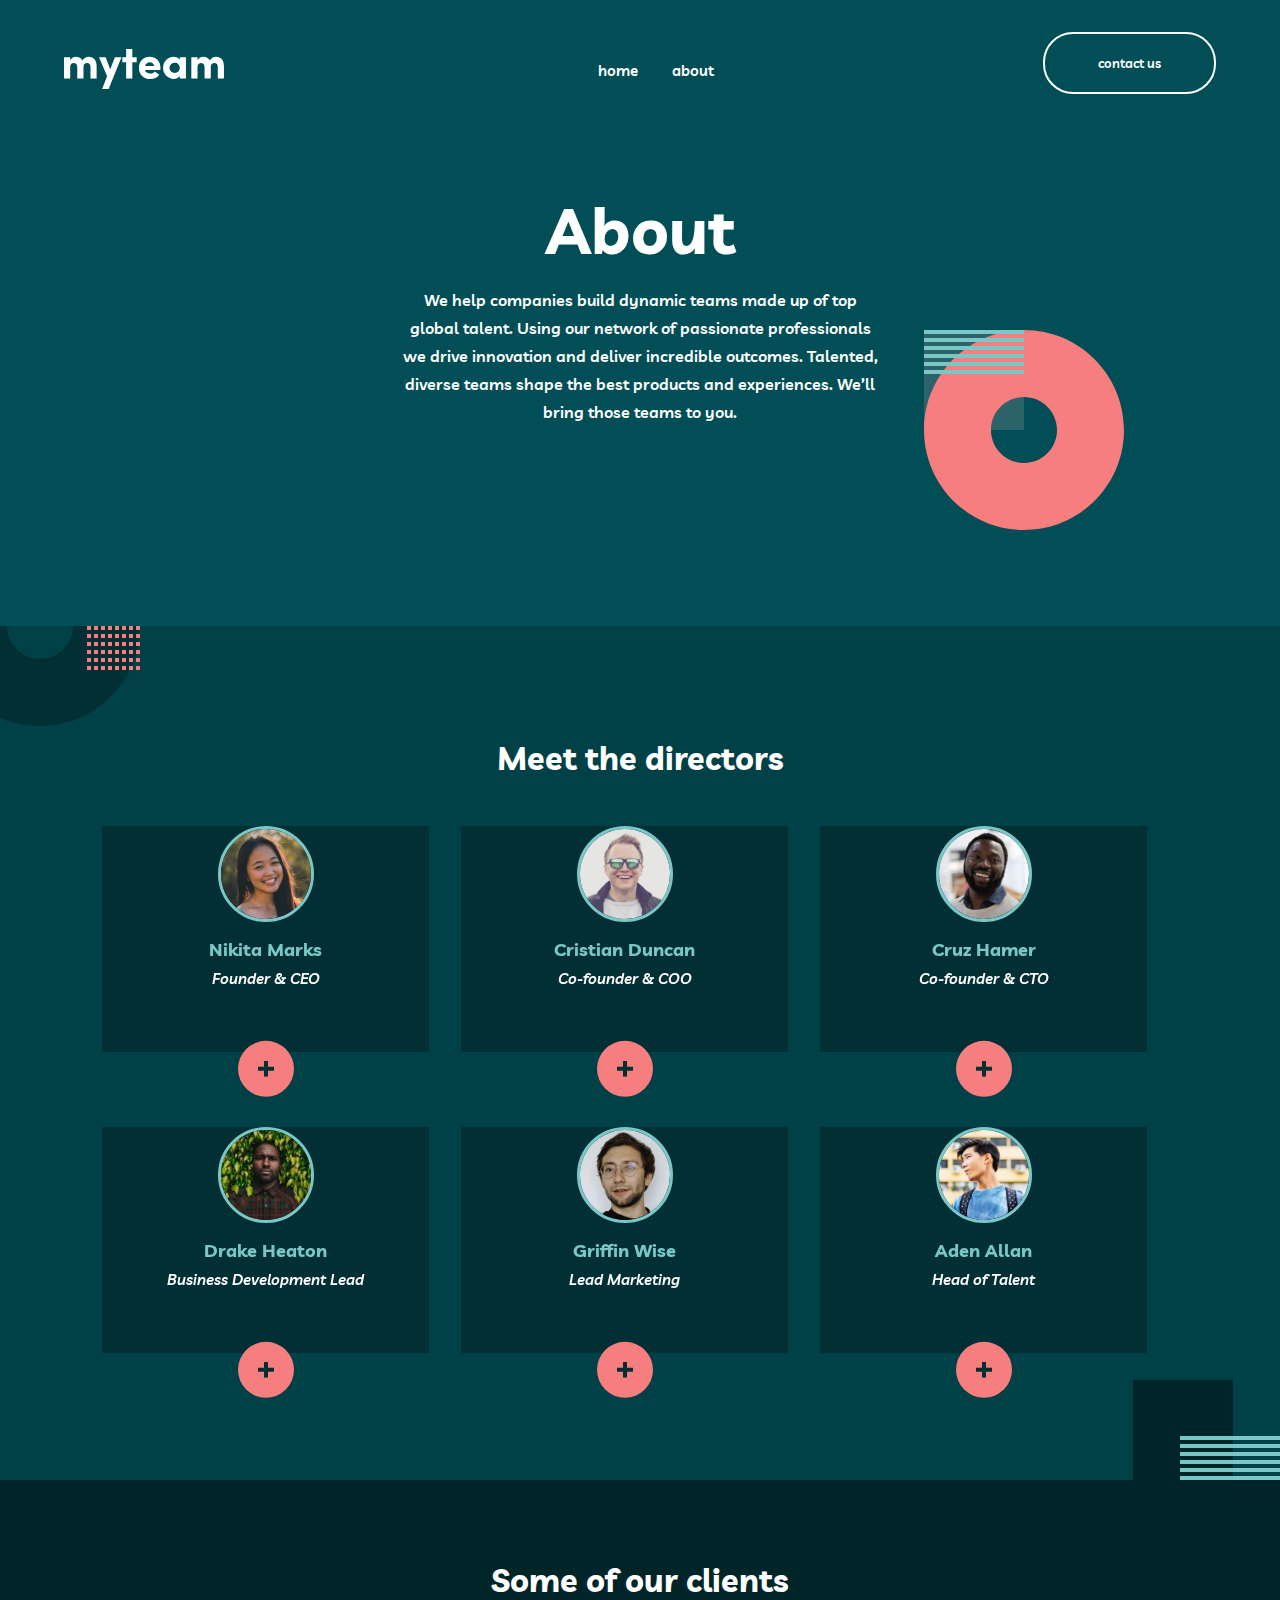
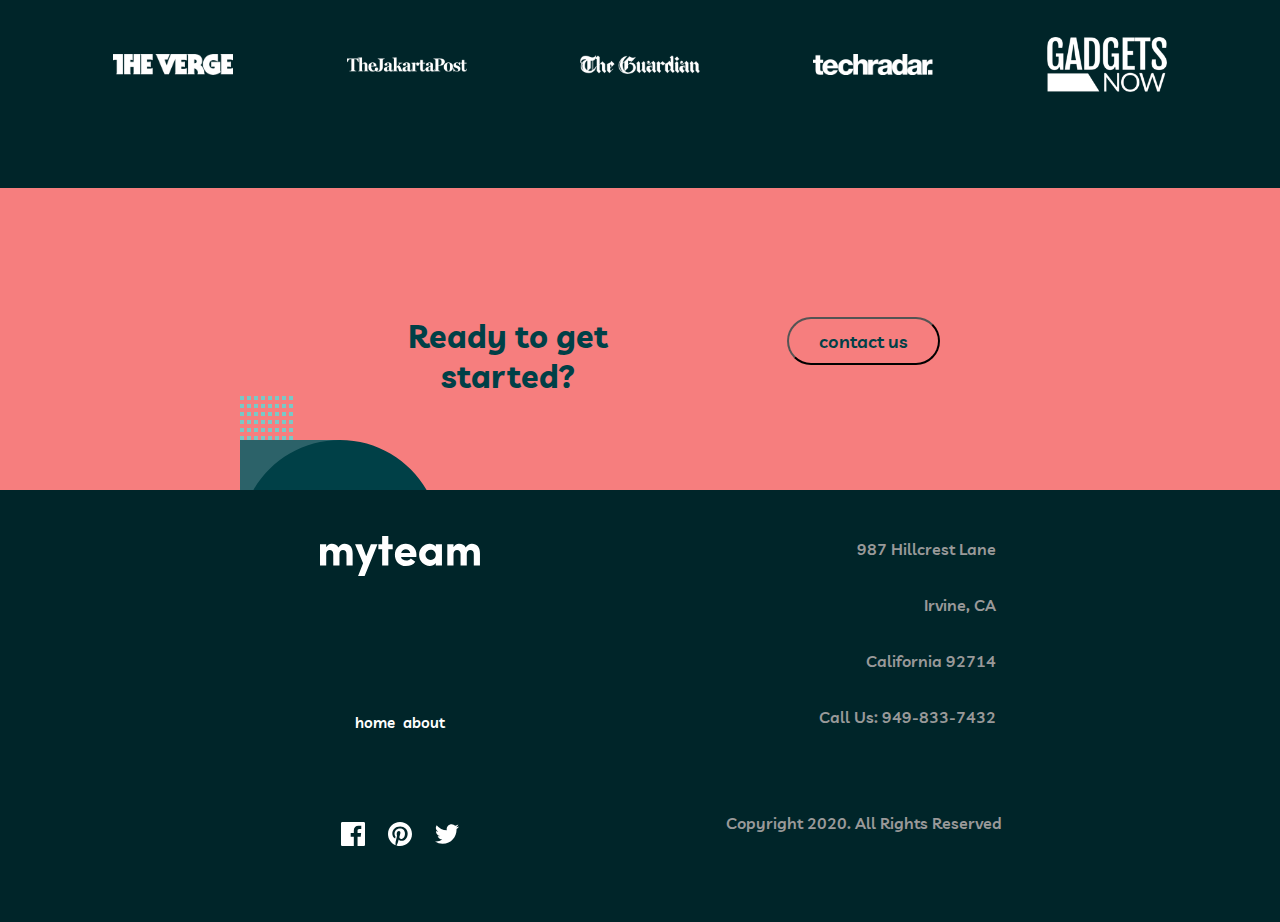
==== pages/about.html @ 3e06e7d6 "updating about page tablet view" ====
<!DOCTYPE html>
<html lang="en">
  <head>
    <meta charset="UTF-8" />
    <meta http-equiv="X-UA-Compatible" content="IE=edge" />
    <meta name="viewport" content="width=device-width, initial-scale=1.0" />
    <link rel="stylesheet" href="../styles/about.css" />
    <link rel="preconnect" href="https://fonts.googleapis.com" />
    <link rel="preconnect" href="https://fonts.gstatic.com" crossorigin />
    <link
      href="https://fonts.googleapis.com/css2?family=Livvic:wght@600;700&display=swap"
      rel="stylesheet"
    />
    <title>MyTeam|About Us</title>
  </head>
  <body>
    <header>
      <nav class="navbar">
        <a href="../index.html"
          ><img class="navbar__logo" src="../assets/logo.svg" alt="logo"
        /></a>

        <label>
          <input type="checkbox" />
          <div href="#" class="toggle-button">
            <div class="top"></div>
            <div class="middle"></div>
            <div class="bottom"></div>
          </div>
        </label>

        <div class="navbar-links">
          <ul>
            <li class="parent">
              <a class="navbar-item" href="../index.html">home</a>
            </li>

            <li class="parent">
              <a class="navbar-item" href="../pages/about.html">about</a>
            </li>
          </ul>
          <button class="navbar--btn-mobilemenu">
            <a href="../pages/contact.html">contact us</a>
          </button>
        </div>
        <button class="navbar--btn"><a>contact us</a></button>
      </nav>
      <section class="hero__container">
        <h1 class="hero__container--title">About</h1>
        <p class="hero__container--description">
          We help companies build dynamic teams made up of top global talent.
          Using our network of passionate professionals we drive innovation and
          deliver incredible outcomes. Talented, diverse teams shape the best
          products and experiences. We’ll bring those teams to you.
        </p>
        <svg
          class="hero__container--svg"
          xmlns="http://www.w3.org/2000/svg"
          width="200"
          height="200"
        >
          <g fill="none" fill-rule="evenodd">
            <path fill="#2C6269" d="M100 100H0V0h100z" />
            <path
              fill="#F67E7E"
              d="M100 0c55.228 0 100 44.772 100 100s-44.772 100-100 100S0 155.228 0 100 44.772 0 100 0zm0 67c-18.225 0-33 14.775-33 33s14.775 33 33 33 33-14.775 33-33-14.775-33-33-33z"
            />
            <path
              fill="#79C8C7"
              d="M100 40v4H0v-4h100zm0-8v4H0v-4h100zm0-8v4H0v-4h100zm0-8v4H0v-4h100zm0-8v4H0V8h100zm0-8v4H0V0h100z"
            />
          </g>
        </svg>
      </section>
    </header>
    <section class="directors__container">
      <h1 class="directors__container--title">Meet the directors</h1>
      <div id="directors__cardBox" class="directors__container--cardBox"></div>
      <div class="directors__container--bottomSvg"></div>
    </section>
    <section class="clients__container">
      <h1 class="clients__container--title">Some of our clients</h1>
      <div class="clients__container--imgBox">
        <img
          class="clients__container--img"
          src="../assets/logo-the-verge.png"
          alt="verge"
        />
        <img
          class="clients__container--img"
          src="../assets/logo-jakarta-post.png"
          alt="jakarta"
        />
        <img
          class="clients__container--img"
          src="../assets/logo-the-guardian.png"
          alt="guardian"
        />
        <img
          class="clients__container--img"
          src="../assets/logo-tech-radar.png"
          alt="tech-radar"
        />
        <img
          class="clients__container--img"
          src="../assets/logo-gadgets-now.png"
          alt="gadgets"
        />
      </div>
    </section>
    <section class="ready__container">
      <div class="ready__container--textBox">
        <h1 class="ready__container--title">Ready to get started?</h1>
        <button class="ready__container--btn">
          <a class="ready__container--a" href="../pages/contact.html"
            >contact us</a
          >
        </button>
      </div>
      <svg
        class="ready__container--svg"
        xmlns="http://www.w3.org/2000/svg"
        width="200"
        height="144"
      >
        <g fill="none" fill-rule="evenodd">
          <path fill="#2C6269" d="M100 144H0V44h100z" />
          <path
            fill="#004047"
            d="M100 44c55.228 0 100 44.772 100 100s-44.772 100-100 100S0 199.228 0 144 44.772 44 100 44zm0 67c-18.225 0-33 14.775-33 33s14.775 33 33 33 33-14.775 33-33-14.775-33-33-33z"
          />
          <path
            fill="#F67E7E"
            d="M100 140v4H0v-4h100zm0-8v4H0v-4h100zm0-8v4H0v-4h100zm0-8v4H0v-4h100zm0-8v4H0v-4h100zm0-8v4H0v-4h100z"
          />
          <path
            fill="#79C8C7"
            d="M4 40v4H0v-4h4zm7 0v4H7v-4h4zm7 0v4h-4v-4h4zm7 0v4h-4v-4h4zm7 0v4h-4v-4h4zm7 0v4h-4v-4h4zm7 0v4h-4v-4h4zm7 0v4h-4v-4h4zM4 32v4H0v-4h4zm7 0v4H7v-4h4zm7 0v4h-4v-4h4zm7 0v4h-4v-4h4zm7 0v4h-4v-4h4zm7 0v4h-4v-4h4zm7 0v4h-4v-4h4zm7 0v4h-4v-4h4zM4 24v4H0v-4h4zm7 0v4H7v-4h4zm7 0v4h-4v-4h4zm7 0v4h-4v-4h4zm7 0v4h-4v-4h4zm7 0v4h-4v-4h4zm7 0v4h-4v-4h4zm7 0v4h-4v-4h4zm-35-8v4h-4v-4h4zm14 0v4h-4v-4h4zm-7 0v4h-4v-4h4zm21 0v4h-4v-4h4zm-7 0v4h-4v-4h4zM4 16v4H0v-4h4zm7 0v4H7v-4h4zm42 0v4h-4v-4h4zM4 8v4H0V8h4zm7 0v4H7V8h4zm7 0v4h-4V8h4zm7 0v4h-4V8h4zm7 0v4h-4V8h4zm7 0v4h-4V8h4zm7 0v4h-4V8h4zm7 0v4h-4V8h4zM4 0v4H0V0h4zm7 0v4H7V0h4zm7 0v4h-4V0h4zm7 0v4h-4V0h4zm7 0v4h-4V0h4zm7 0v4h-4V0h4zm7 0v4h-4V0h4zm7 0v4h-4V0h4z"
          />
        </g>
      </svg>
    </section>
    <footer class="footer__container">
      <a href="../index.html"
        ><img
          class="footer__container--logo"
          src="../assets/logo.svg"
          alt="logo"
      /></a>

      <div class="footer__container--links">
        <ul class="footer__container--ul">
          <li class="footer__container--li">
            <a class="footer__container--a" href="../index.html">home</a>
          </li>

          <li class="footer__container--li">
            <a class="footer__container--a" href="../pages/about.html">about</a>
          </li>
        </ul>
      </div>

      <div class="footer__container--addressBox">
        <p class="footer__container--p">
          987 Hillcrest Lane <br />
          Irvine, CA <br />
          California 92714 <br />
          Call Us: 949-833-7432
        </p>
      </div>

      <div class="footer__container--icons">
        <svg
          class="footer__container--icon"
          xmlns="http://www.w3.org/2000/svg"
          width="24"
          height="24"
        >
          <path
            fill="#FFF"
            d="M22.675 0H1.325C.593 0 0 .593 0 1.325v21.351C0 23.407.593 24 1.325 24H12.82v-9.294H9.692v-3.622h3.128V8.413c0-3.1 1.893-4.788 4.659-4.788 1.325 0 2.463.099 2.795.143v3.24l-1.918.001c-1.504 0-1.795.715-1.795 1.763v2.313h3.587l-.467 3.622h-3.12V24h6.116c.73 0 1.323-.593 1.323-1.325V1.325C24 .593 23.407 0 22.675 0z"
          />
        </svg>
        <svg xmlns="http://www.w3.org/2000/svg" width="24" height="24">
          <path
            fill="#FFF"
            d="M12 0C5.373 0 0 5.372 0 12c0 5.084 3.163 9.426 7.627 11.174-.105-.949-.2-2.405.042-3.441.218-.937 1.407-5.965 1.407-5.965s-.359-.719-.359-1.782c0-1.668.967-2.914 2.171-2.914 1.023 0 1.518.769 1.518 1.69 0 1.029-.655 2.568-.994 3.995-.283 1.194.599 2.169 1.777 2.169 2.133 0 3.772-2.249 3.772-5.495 0-2.873-2.064-4.882-5.012-4.882-3.414 0-5.418 2.561-5.418 5.207 0 1.031.397 2.138.893 2.738a.36.36 0 01.083.345l-.333 1.36c-.053.22-.174.267-.402.161-1.499-.698-2.436-2.889-2.436-4.649 0-3.785 2.75-7.262 7.929-7.262 4.163 0 7.398 2.967 7.398 6.931 0 4.136-2.607 7.464-6.227 7.464-1.216 0-2.359-.631-2.75-1.378l-.748 2.853c-.271 1.043-1.002 2.35-1.492 3.146C9.57 23.812 10.763 24 12 24c6.627 0 12-5.373 12-12 0-6.628-5.373-12-12-12z"
          />
        </svg>
        <svg
          class="footer__container--icon"
          xmlns="http://www.w3.org/2000/svg"
          width="24"
          height="20"
        >
          <path
            fill="#FFF"
            d="M24 2.557a9.83 9.83 0 01-2.828.775A4.932 4.932 0 0023.337.608a9.864 9.864 0 01-3.127 1.195A4.916 4.916 0 0016.616.248c-3.179 0-5.515 2.966-4.797 6.045A13.978 13.978 0 011.671 1.149a4.93 4.93 0 001.523 6.574 4.903 4.903 0 01-2.229-.616c-.054 2.281 1.581 4.415 3.949 4.89a4.935 4.935 0 01-2.224.084 4.928 4.928 0 004.6 3.419A9.9 9.9 0 010 17.54a13.94 13.94 0 007.548 2.212c9.142 0 14.307-7.721 13.995-14.646A10.025 10.025 0 0024 2.557z"
          />
        </svg>
      </div>
      <div>
        <p id="copyright" class="footer__container--p">
          Copyright 2020. All Rights Reserved
        </p>
      </div>
    </footer>
    <script src="../scripts/about.js"></script>
  </body>
</html>
---- styles/about.css ----
* {
  margin: 0;
  padding: 0;
  -webkit-box-sizing: border-box;
          box-sizing: border-box;
}

header {
  background-color: #014e56;
}

.navbar {
  display: -webkit-box;
  display: -ms-flexbox;
  display: flex;
  -webkit-box-pack: justify;
      -ms-flex-pack: justify;
          justify-content: space-between;
  -webkit-box-align: center;
      -ms-flex-align: center;
          align-items: center;
  padding-top: 2rem;
  width: 90vw;
  margin: 0 auto;
}

.navbar__logo {
  cursor: pointer;
}

.navbar-links {
  display: -webkit-box;
  display: -ms-flexbox;
  display: flex;
  -webkit-box-pack: justify;
      -ms-flex-pack: justify;
          justify-content: space-between;
}

@media (min-width: 768px) {
  .navbar-links {
    margin-right: 8rem;
  }
}

.navbar ul {
  display: -webkit-box;
  display: -ms-flexbox;
  display: flex;
}

.navbar li {
  list-style: none;
}

.navbar-item {
  text-decoration: none;
  display: block;
  margin-right: 0.5rem;
  padding: 0.8rem;
  font-size: 15px;
  font-weight: bold;
}

@media (min-width: 768px) {
  .navbar-item {
    color: white;
    font-family: "Livvic", sans-serif;
    font-weight: 600;
  }
}

.navbar--btn {
  font-weight: bold;
  color: white;
  width: 173px;
  padding: 1.3rem;
  border-radius: 30px;
  margin-bottom: 1rem;
  cursor: pointer;
  background-color: transparent;
  font-family: "Livvic", sans-serif;
  font-weight: 600;
  border: 2px solid white;
}

.toggle-button {
  position: absolute;
  top: 0.75rem;
  right: 1rem;
  display: none;
  -webkit-box-orient: vertical;
  -webkit-box-direction: normal;
      -ms-flex-direction: column;
          flex-direction: column;
  -webkit-box-pack: justify;
      -ms-flex-pack: justify;
          justify-content: space-between;
  width: 30px;
  height: auto;
  cursor: pointer;
  -webkit-transition: all 0.5s ease-out;
  transition: all 0.5s ease-out;
  margin-top: 2rem;
  z-index: 100;
}

input[type="checkbox"] {
  display: none;
  visibility: hidden;
}

.middle {
  height: 3px;
  width: 1.875rem;
  background-color: white;
  border-radius: 3.125rem;
  position: absolute;
  -webkit-transition: 0.3s ease;
  transition: 0.3s ease;
}

.top {
  bottom: 5px;
  height: 3px;
  width: 1.875rem;
  background-color: white;
  border-radius: 3.125rem;
  position: absolute;
  -webkit-transition: 0.3s ease;
  transition: 0.3s ease;
}

.bottom {
  top: 10px;
  height: 3px;
  width: 1.875rem;
  background-color: white;
  border-radius: 3.125rem;
  position: absolute;
  -webkit-transition: 0.3s ease;
  transition: 0.3s ease;
}

input[type="checkbox"]:checked ~ .toggle-button .top {
  -webkit-transform: rotate(-50deg);
          transform: rotate(-50deg);
  width: 1.56rem;
  -webkit-transform-origin: right;
          transform-origin: right;
  top: -10px;
  background-color: white;
}

input[type="checkbox"]:checked ~ .toggle-button .bottom {
  -webkit-transform: rotate(50deg);
          transform: rotate(50deg);
  width: 1.56rem;
  -webkit-transform-origin: right;
          transform-origin: right;
  top: 10px;
  background-color: white;
}

input[type="checkbox"]:checked ~ .toggle-button .middle {
  -webkit-transform: translateX(-20px);
          transform: translateX(-20px);
  opacity: 0;
}

.navbar--btn-mobilemenu {
  display: none;
}

.hero__container {
  margin-top: 5rem;
  display: -webkit-box;
  display: -ms-flexbox;
  display: flex;
  -webkit-box-orient: vertical;
  -webkit-box-direction: normal;
      -ms-flex-direction: column;
          flex-direction: column;
  -webkit-box-pack: center;
      -ms-flex-pack: center;
          justify-content: center;
  -webkit-box-align: center;
      -ms-flex-align: center;
          align-items: center;
  overflow: hidden;
}

.hero__container--span {
  color: #f67e7e;
}

.hero__container--title {
  font-family: "Livvic", sans-serif;
  font-weight: bold;
  font-size: 2.5rem;
  text-align: center;
  width: 240px;
  color: white;
}

@media (min-width: 768px) {
  .hero__container--title {
    font-size: 4rem;
  }
}

.hero__container--description {
  margin-top: 1rem;
  width: 345px;
  font-family: "Livvic", sans-serif;
  font-weight: 600;
  color: white;
  line-height: 28px;
  text-align: center;
}

@media (min-width: 768px) {
  .hero__container--description {
    width: 480px;
  }
}

.hero__container--svg {
  position: relative;
  left: 185px;
  top: 100px;
}

@media (min-width: 768px) {
  .hero__container--svg {
    left: 24rem;
    top: -6rem;
  }
}

.ready__container {
  height: 302px;
  background-color: #f67e7e;
  -webkit-box-pack: justify;
      -ms-flex-pack: justify;
          justify-content: space-between;
  display: -webkit-box;
  display: -ms-flexbox;
  display: flex;
  -webkit-box-orient: vertical;
  -webkit-box-direction: normal;
      -ms-flex-direction: column;
          flex-direction: column;
  -webkit-box-align: center;
      -ms-flex-align: center;
          align-items: center;
  overflow: hidden;
}

.ready__container--title {
  margin-top: 2rem;
  font-family: "Livvic", sans-serif;
  font-weight: bold;
  color: #004047;
  text-align: center;
  margin-top: 3rem;
  width: 330px;
  font-size: 32px;
}

@media (min-width: 768px) {
  .ready__container--title {
    width: 336px;
  }
}

.ready__container--btn {
  margin-top: 1rem;
  background-color: transparent;
  width: 153px;
  height: 48px;
  border-radius: 50px;
  border-color: black;
}

.ready__container--a {
  text-decoration: none;
  color: #004047;
  font-family: "Livvic", sans-serif;
  font-weight: 600;
  font-size: 18px;
}

.ready__container--svg {
  position: relative;
  right: 115px;
  top: 0px;
}

@media (min-width: 768px) {
  .ready__container--svg {
    right: 300px;
  }
}

.ready__container--textBox {
  display: -webkit-box;
  display: -ms-flexbox;
  display: flex;
  -webkit-box-orient: vertical;
  -webkit-box-direction: normal;
      -ms-flex-direction: column;
          flex-direction: column;
  -webkit-box-align: center;
      -ms-flex-align: center;
          align-items: center;
}

@media (min-width: 768px) {
  .ready__container--textBox {
    -webkit-box-orient: horizontal;
    -webkit-box-direction: normal;
        -ms-flex-direction: row;
            flex-direction: row;
    -webkit-box-align: baseline;
        -ms-flex-align: baseline;
            align-items: baseline;
    -webkit-box-pack: justify;
        -ms-flex-pack: justify;
            justify-content: space-between;
    width: 600px;
    margin-top: 5rem;
  }
}

.footer__container {
  background-color: #002529;
  height: 432px;
  display: -webkit-box;
  display: -ms-flexbox;
  display: flex;
  -webkit-box-orient: vertical;
  -webkit-box-direction: normal;
      -ms-flex-direction: column;
          flex-direction: column;
  -webkit-box-align: center;
      -ms-flex-align: center;
          align-items: center;
  -ms-flex-pack: distribute;
      justify-content: space-around;
}

@media (min-width: 768px) {
  .footer__container--logo {
    position: relative;
    right: 15rem;
    top: 2.5rem;
  }
}

.footer__container--ul {
  display: -webkit-box;
  display: -ms-flexbox;
  display: flex;
  -webkit-box-pack: space-evenly;
      -ms-flex-pack: space-evenly;
          justify-content: space-evenly;
  width: 107px;
}

@media (min-width: 768px) {
  .footer__container--ul {
    position: relative;
    top: 10rem;
    right: 15rem;
  }
}

.footer__container--li {
  list-style: none;
}

.footer__container--a {
  text-decoration: none;
  color: white;
  font-family: "Livvic", sans-serif;
  font-weight: 600;
  font-size: 15px;
}

.footer__container--addressBox {
  width: 327px;
}

.footer__container--p {
  text-align: center;
  color: #999999;
  font-family: "Livvic", sans-serif;
  font-weight: 600;
  line-height: 25px;
}

@media (min-width: 768px) {
  .footer__container--p {
    text-align: right;
    position: relative;
    left: 12rem;
    bottom: 4rem;
    line-height: 3.5rem;
  }
}

.footer__container--icons {
  display: -webkit-box;
  display: -ms-flexbox;
  display: flex;
  width: 140px;
  -ms-flex-pack: distribute;
      justify-content: space-around;
  -webkit-box-align: center;
      -ms-flex-align: center;
          align-items: center;
}

@media (min-width: 768px) {
  .footer__container--icons {
    position: relative;
    right: 15rem;
  }
}

@media (min-width: 768px) {
  #copyright {
    position: relative;
    left: 14rem;
  }
}

.directors__container {
  padding-top: 2rem;
  background-color: #004047;
  background-image: url("../assets/bg-pattern-about-2-contact-1.svg");
  background-repeat: no-repeat;
  background-position: -60px -100px;
  display: -webkit-box;
  display: -ms-flexbox;
  display: flex;
  -webkit-box-orient: vertical;
  -webkit-box-direction: normal;
      -ms-flex-direction: column;
          flex-direction: column;
  -webkit-box-pack: center;
      -ms-flex-pack: center;
          justify-content: center;
  -webkit-box-align: center;
      -ms-flex-align: center;
          align-items: center;
}

.directors__container--title {
  font-family: "Livvic", sans-serif;
  font-weight: bold;
  color: white;
  font-size: 2rem;
  margin-top: 5rem;
}

.directors__container--bottomSvg {
  background-image: url("../assets/bg-pattern-home-4-about-3.svg");
  background-repeat: no-repeat;
  width: 100%;
  height: 100px;
  background-position: right;
}

.directors__container--cardBox {
  display: -webkit-box;
  display: -ms-flexbox;
  display: flex;
  -ms-flex-wrap: wrap;
      flex-wrap: wrap;
  -webkit-box-pack: center;
      -ms-flex-pack: center;
          justify-content: center;
}

.director__card {
  position: relative;
  width: 327px;
  height: 253px;
  margin-top: 3rem;
  -webkit-transform: perspective(1000px) rotateY(var(--rotate-y, 0));
          transform: perspective(1000px) rotateY(var(--rotate-y, 0));
  -webkit-transform-style: preserve-3d;
          transform-style: preserve-3d;
  -webkit-transition: 1.5s;
  transition: 1.5s;
}

@media (min-width: 768px) {
  .director__card {
    margin-right: 2rem;
  }
}

.director__card--frontside {
  position: absolute;
  background-color: #012f34;
  width: 100%;
  display: -webkit-box;
  display: -ms-flexbox;
  display: flex;
  -webkit-box-orient: vertical;
  -webkit-box-direction: normal;
      -ms-flex-direction: column;
          flex-direction: column;
  -webkit-box-align: center;
      -ms-flex-align: center;
          align-items: center;
  -webkit-box-pack: center;
      -ms-flex-pack: center;
          justify-content: center;
  backface-visibility: hidden;
  -webkit-backface-visibility: hidden;
}

.director__card--avatar {
  width: 96px;
  height: 96px;
  border-radius: 50px;
  border-style: solid;
  border-color: #79c8c7;
}

.director__card--title {
  font-family: "Livvic", sans-serif;
  font-weight: bold;
  font-size: 18px;
  color: #79c8c7;
  margin-top: 1rem;
  margin-bottom: 0.5rem;
}

.director__card--role {
  font-family: "Livvic", sans-serif;
  font-weight: 600;
  font-style: italic;
  font-size: 15px;
  color: white;
  margin-bottom: 0.5rem;
}

.director__card--iconBox {
  width: 56px;
  height: 56px;
  background-color: #f67e7e;
  display: -webkit-box;
  display: -ms-flexbox;
  display: flex;
  -webkit-box-pack: center;
      -ms-flex-pack: center;
          justify-content: center;
  -webkit-box-align: center;
      -ms-flex-align: center;
          align-items: center;
  border-radius: 50px;
  cursor: pointer;
  -webkit-transform: translateY(80%) rotate(0);
          transform: translateY(80%) rotate(0);
  z-index: 1;
}

.director__card--backside {
  position: absolute;
  background-color: #002529;
  width: 100%;
  height: 226px;
  display: -webkit-box;
  display: -ms-flexbox;
  display: flex;
  -webkit-box-orient: vertical;
  -webkit-box-direction: normal;
      -ms-flex-direction: column;
          flex-direction: column;
  -webkit-box-align: center;
      -ms-flex-align: center;
          align-items: center;
  -webkit-box-pack: space-evenly;
      -ms-flex-pack: space-evenly;
          justify-content: space-evenly;
  backface-visibility: hidden;
  -webkit-backface-visibility: hidden;
  -webkit-transform: rotateY(180deg);
          transform: rotateY(180deg);
}

.director__card--backTitle {
  font-family: "Livvic", sans-serif;
  font-weight: bold;
  font-size: 1.125rem;
  color: #79c8c7;
}

.director__card--backQuote {
  font-family: "Livvic", sans-serif;
  font-weight: 600;
  color: white;
  font-size: 15px;
  width: 224px;
  text-align: center;
}

.director__card--backIcons {
  width: 60px;
  display: -webkit-box;
  display: -ms-flexbox;
  display: flex;
  -webkit-box-pack: justify;
      -ms-flex-pack: justify;
          justify-content: space-between;
}

.director__card--backIcon {
  -o-object-fit: contain;
     object-fit: contain;
}

.director__card--iconBox:hover {
  background-color: #79c8c7;
}

.flipped {
  --rotate-y: 180deg;
}

.switched {
  background-color: #79c8c7;
}

.switched:hover {
  background-color: #f67e7e;
}

.clients__container {
  background-color: #002529;
  height: 600px;
  display: -webkit-box;
  display: -ms-flexbox;
  display: flex;
  -webkit-box-orient: vertical;
  -webkit-box-direction: normal;
      -ms-flex-direction: column;
          flex-direction: column;
  -webkit-box-align: center;
      -ms-flex-align: center;
          align-items: center;
  -ms-flex-pack: distribute;
      justify-content: space-around;
  padding-bottom: 3rem;
}

@media (min-width: 768px) {
  .clients__container {
    height: 308px;
  }
}

.clients__container--title {
  font-family: "Livvic", sans-serif;
  font-weight: bold;
  font-size: 2rem;
  color: white;
}

@media (min-width: 768px) {
  .clients__container--title {
    margin-top: 5rem;
  }
}

.clients__container--imgBox {
  display: -webkit-box;
  display: -ms-flexbox;
  display: flex;
  -webkit-box-orient: vertical;
  -webkit-box-direction: normal;
      -ms-flex-direction: column;
          flex-direction: column;
  -ms-flex-pack: distribute;
      justify-content: space-around;
  height: 400px;
}

@media (min-width: 768px) {
  .clients__container--imgBox {
    -webkit-box-orient: horizontal;
    -webkit-box-direction: normal;
        -ms-flex-direction: row;
            flex-direction: row;
    width: 100%;
    -webkit-box-pack: space-evenly;
        -ms-flex-pack: space-evenly;
            justify-content: space-evenly;
  }
}

.clients__container--img {
  -o-object-fit: contain;
     object-fit: contain;
  width: 160px;
  height: 60px;
}

@media (min-width: 768px) {
  .clients__container--img {
    width: 120px;
    height: 130px;
  }
}

@media (max-width: 768px) {
  .toggle-button {
    display: -webkit-box;
    display: -ms-flexbox;
    display: flex;
  }
  .mobile--divider {
    display: -webkit-box;
    display: -ms-flexbox;
    display: flex;
    position: relative;
    top: 80px;
    width: 249px;
    height: 1px;
    margin: 0 auto;
  }
  .navbar--btn-mobilemenu {
    display: block;
    font-weight: bold;
    color: white;
    width: 173px;
    padding: 1.3rem;
    border-radius: 30px;
    margin: 0 auto;
    border: none;
    cursor: pointer;
  }
  .navbar-links {
    -webkit-box-orient: vertical;
    -webkit-box-direction: normal;
        -ms-flex-direction: column;
            flex-direction: column;
    height: auto;
    margin: 2rem auto;
    text-align: center;
    display: none;
  }
  .navbar-links.active {
    display: block;
    position: absolute;
    margin: 0 auto;
    top: 0px;
    right: 0vw;
    padding-bottom: 2rem;
    font-size: 2rem;
    height: 650px;
    width: 300px;
    background-color: #1b262f;
  }
  .navbar-links ul {
    display: -webkit-box;
    display: -ms-flexbox;
    display: flex;
    -webkit-box-orient: vertical;
    -webkit-box-direction: normal;
        -ms-flex-direction: column;
            flex-direction: column;
    height: 200px;
    -ms-flex-pack: distribute;
        justify-content: space-around;
    margin-top: 7rem;
    margin-bottom: 2rem;
  }
  .navbar-item {
    color: #b3b3b3;
    font-size: 20px;
  }
  .navbar--btn {
    display: none;
  }
}
/*# sourceMappingURL=about.css.map */
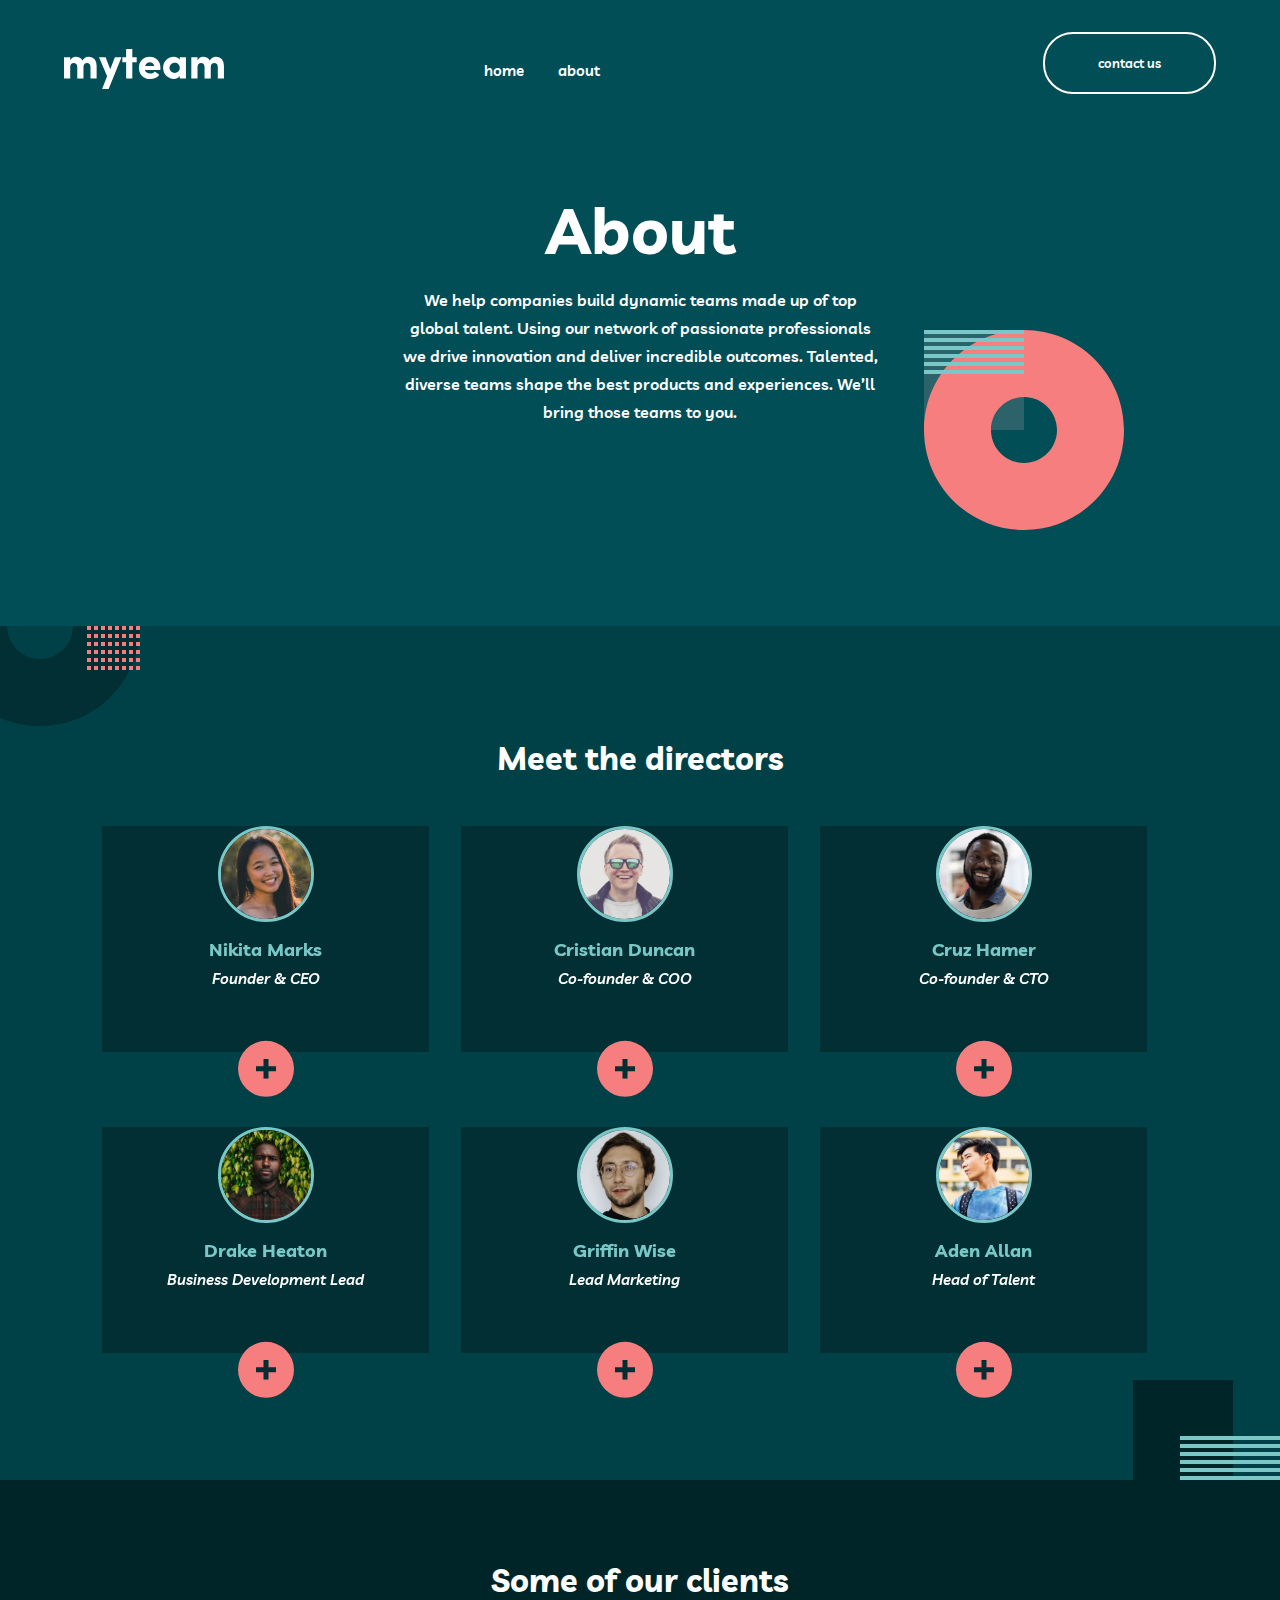
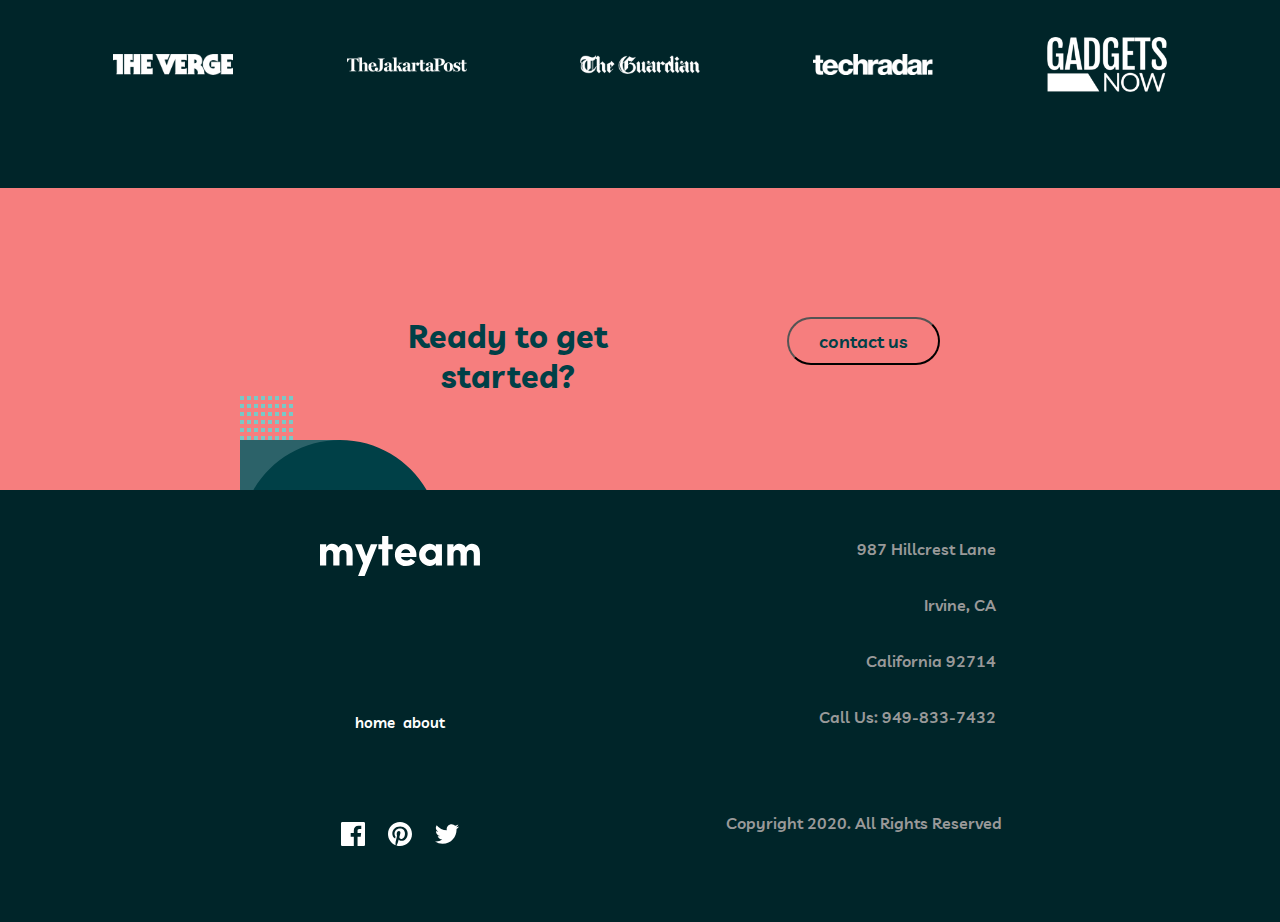
==== commit 17c48580: "about us directors/clients desktop view updated" ====
--- a/pages/about.html
+++ b/pages/about.html
@@ -47,6 +47,7 @@
       </nav>
       <section class="hero__container">
         <h1 class="hero__container--title">About</h1>
+        <hr class="hero__container--divider" />
         <p class="hero__container--description">
           We help companies build dynamic teams made up of top global talent.
           Using our network of passionate professionals we drive innovation and
--- a/styles/about.css
+++ b/styles/about.css
@@ -9,6 +9,13 @@
   background-color: #014e56;
 }
 
+@media (min-width: 1440px) {
+  header {
+    height: 517px;
+    overflow: hidden;
+  }
+}
+
 .navbar {
   display: -webkit-box;
   display: -ms-flexbox;
@@ -24,6 +31,12 @@
   margin: 0 auto;
 }
 
+@media (min-width: 1440px) {
+  .navbar {
+    width: 1100px;
+  }
+}
+
 .navbar__logo {
   cursor: pointer;
 }
@@ -40,6 +53,14 @@
 @media (min-width: 768px) {
   .navbar-links {
     margin-right: 8rem;
+    width: 25vw;
+    font-size: 18px;
+  }
+}
+
+@media (min-width: 1440px) {
+  .navbar-links {
+    width: 35vw;
   }
 }
 
@@ -190,6 +211,21 @@
   overflow: hidden;
 }
 
+@media (min-width: 1440px) {
+  .hero__container {
+    -webkit-box-orient: horizontal;
+    -webkit-box-direction: normal;
+        -ms-flex-direction: row;
+            flex-direction: row;
+    overflow: unset;
+    width: 1350px;
+    margin-left: 9rem;
+    -webkit-box-pack: justify;
+        -ms-flex-pack: justify;
+            justify-content: space-between;
+  }
+}
+
 .hero__container--span {
   color: #f67e7e;
 }
@@ -225,6 +261,13 @@
   }
 }
 
+@media (min-width: 1440px) {
+  .hero__container--description {
+    text-align: left;
+    width: 615px;
+  }
+}
+
 .hero__container--svg {
   position: relative;
   left: 185px;
@@ -235,6 +278,30 @@
   .hero__container--svg {
     left: 24rem;
     top: -6rem;
+  }
+}
+
+@media (min-width: 1440px) {
+  .hero__container--svg {
+    top: 8rem;
+    left: 4rem;
+  }
+}
+
+.hero__container--divider {
+  display: none;
+}
+
+@media (min-width: 1440px) {
+  .hero__container--divider {
+    display: block;
+    width: 50px;
+    height: 4px;
+    position: relative;
+    bottom: 5rem;
+    left: 8rem;
+    background-color: #f67e7e;
+    border: none;
   }
 }
 
@@ -257,6 +324,12 @@
   overflow: hidden;
 }
 
+@media (min-width: 1440px) {
+  .ready__container {
+    height: 200px;
+  }
+}
+
 .ready__container--title {
   margin-top: 2rem;
   font-family: "Livvic", sans-serif;
@@ -271,6 +344,13 @@
 @media (min-width: 768px) {
   .ready__container--title {
     width: 336px;
+  }
+}
+
+@media (min-width: 1440px) {
+  .ready__container--title {
+    width: 562px;
+    font-size: 3rem;
   }
 }
 
@@ -300,6 +380,12 @@
 @media (min-width: 768px) {
   .ready__container--svg {
     right: 300px;
+  }
+}
+
+@media (min-width: 1440px) {
+  .ready__container--svg {
+    right: 39rem;
   }
 }
 
@@ -333,6 +419,14 @@
   }
 }
 
+@media (min-width: 1440px) {
+  .ready__container--textBox {
+    width: 1060px;
+    margin-top: unset;
+    height: 10px;
+  }
+}
+
 .footer__container {
   background-color: #002529;
   height: 432px;
@@ -350,6 +444,13 @@
       justify-content: space-around;
 }
 
+@media (min-width: 1440px) {
+  .footer__container {
+    height: 25vh;
+    padding-bottom: 5rem;
+  }
+}
+
 @media (min-width: 768px) {
   .footer__container--logo {
     position: relative;
@@ -358,6 +459,13 @@
   }
 }
 
+@media (min-width: 1440px) {
+  .footer__container--logo {
+    right: 26.5rem;
+    top: 4.5rem;
+  }
+}
+
 .footer__container--ul {
   display: -webkit-box;
   display: -ms-flexbox;
@@ -376,6 +484,14 @@
   }
 }
 
+@media (min-width: 1440px) {
+  .footer__container--ul {
+    width: 220px;
+    right: 27rem;
+    top: 7rem;
+  }
+}
+
 .footer__container--li {
   list-style: none;
 }
@@ -388,8 +504,22 @@
   font-size: 15px;
 }
 
+@media (min-width: 1440px) {
+  .footer__container--a {
+    font-size: 18px;
+  }
+}
+
 .footer__container--addressBox {
   width: 327px;
+}
+
+@media (min-width: 1440px) {
+  .footer__container--addressBox {
+    right: 12rem;
+    top: 4.5rem;
+    position: relative;
+  }
 }
 
 .footer__container--p {
@@ -410,6 +540,14 @@
   }
 }
 
+@media (min-width: 1440px) {
+  .footer__container--p {
+    line-height: unset;
+    text-align: left;
+    line-height: 25px;
+  }
+}
+
 .footer__container--icons {
   display: -webkit-box;
   display: -ms-flexbox;
@@ -429,10 +567,24 @@
   }
 }
 
+@media (min-width: 1440px) {
+  .footer__container--icons {
+    left: 36rem;
+    bottom: 5.5rem;
+  }
+}
+
 @media (min-width: 768px) {
   #copyright {
     position: relative;
     left: 14rem;
+  }
+}
+
+@media (min-width: 1440px) {
+  #copyright {
+    left: 31.5rem;
+    bottom: 2rem;
   }
 }
 
@@ -457,6 +609,13 @@
           align-items: center;
 }
 
+@media (min-width: 1440px) {
+  .directors__container {
+    height: 1002px;
+    background-position: -62px 0px;
+  }
+}
+
 .directors__container--title {
   font-family: "Livvic", sans-serif;
   font-weight: bold;
@@ -473,6 +632,13 @@
   background-position: right;
 }
 
+@media (min-width: 1440px) {
+  .directors__container--bottomSvg {
+    background-position: 81rem 9.25rem;
+    height: 25%;
+  }
+}
+
 .directors__container--cardBox {
   display: -webkit-box;
   display: -ms-flexbox;
@@ -482,6 +648,12 @@
   -webkit-box-pack: center;
       -ms-flex-pack: center;
           justify-content: center;
+}
+
+@media (min-width: 1440px) {
+  .directors__container--cardBox {
+    width: 75vw;
+  }
 }
 
 .director__card {
@@ -629,6 +801,15 @@
   background-color: #79c8c7;
 }
 
+.director__card--icon {
+  width: 20px;
+}
+
+.rotate {
+  -webkit-transform: rotate(45deg);
+          transform: rotate(45deg);
+}
+
 .flipped {
   --rotate-y: 180deg;
 }
@@ -665,6 +846,15 @@
   }
 }
 
+@media (min-width: 1440px) {
+  .clients__container {
+    height: 437px;
+    -webkit-box-pack: space-evenly;
+        -ms-flex-pack: space-evenly;
+            justify-content: space-evenly;
+  }
+}
+
 .clients__container--title {
   font-family: "Livvic", sans-serif;
   font-weight: bold;
@@ -675,6 +865,13 @@
 @media (min-width: 768px) {
   .clients__container--title {
     margin-top: 5rem;
+  }
+}
+
+@media (min-width: 1440px) {
+  .clients__container--title {
+    font-size: 3rem;
+    margin-top: 8.5rem;
   }
 }
 
@@ -715,6 +912,12 @@
   .clients__container--img {
     width: 120px;
     height: 130px;
+  }
+}
+
+@media (min-width: 1440px) {
+  .clients__container--img {
+    width: 165px;
   }
 }
 
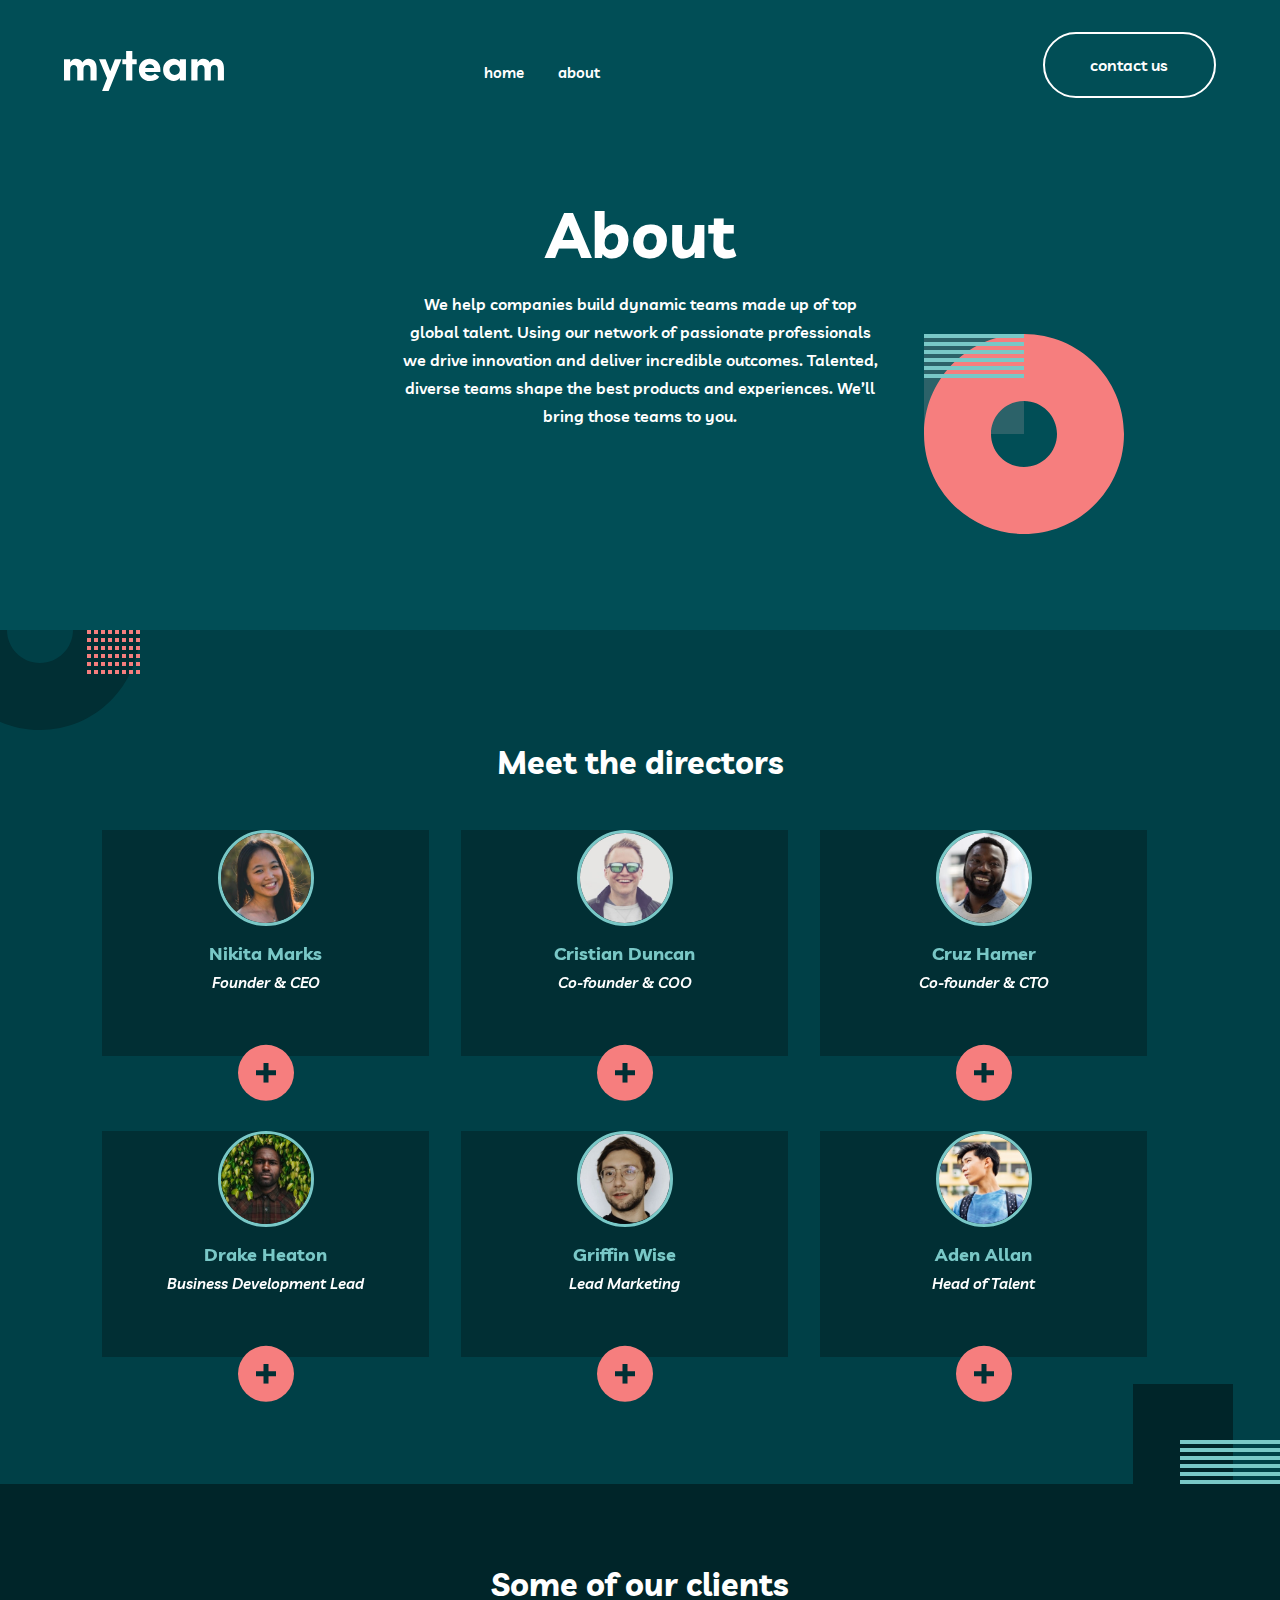
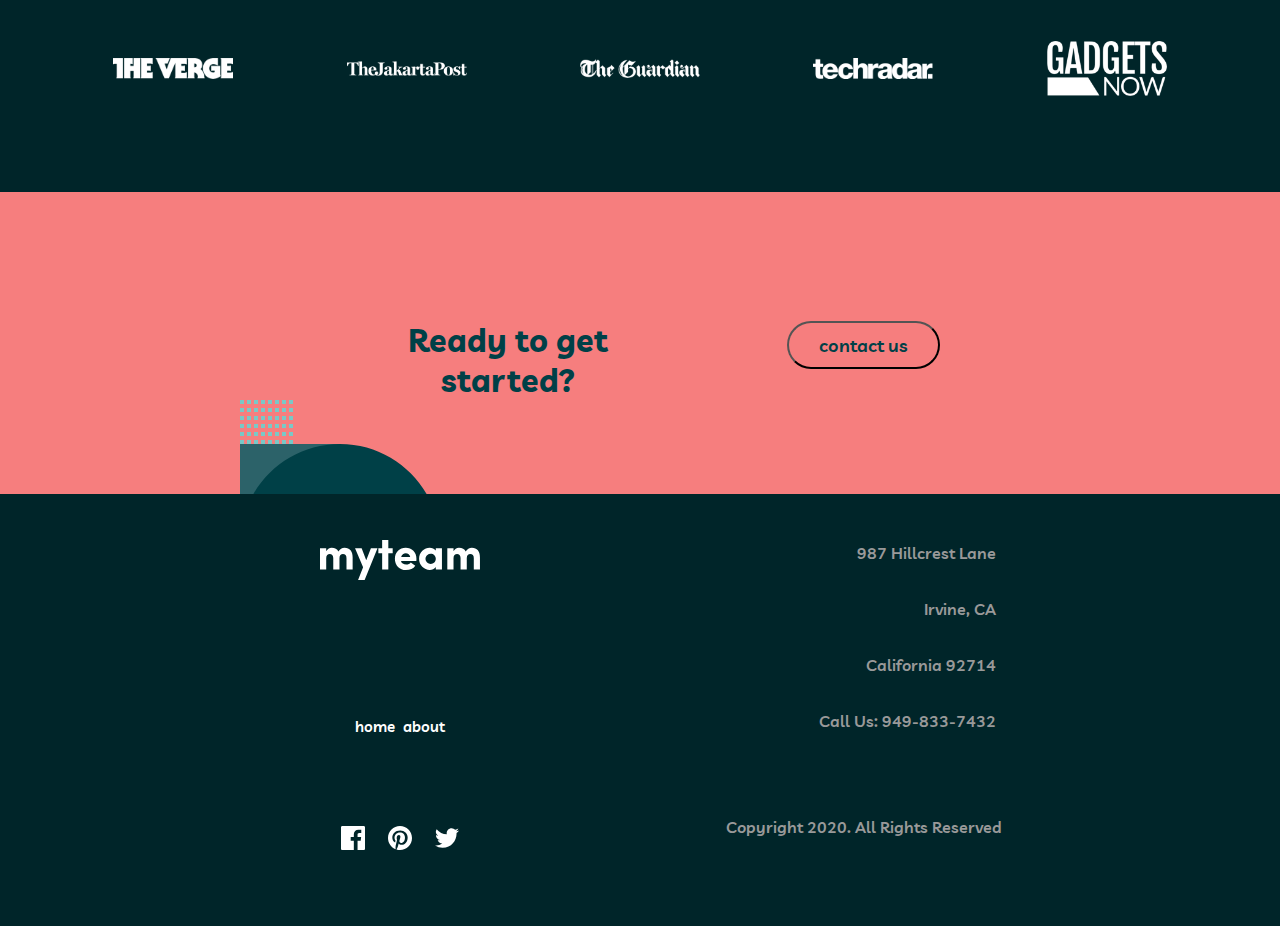
==== commit dd259d2a: "final tweaks" ====
--- a/pages/about.html
+++ b/pages/about.html
@@ -43,7 +43,7 @@
             <a href="../pages/contact.html">contact us</a>
           </button>
         </div>
-        <button class="navbar--btn"><a>contact us</a></button>
+        <a class="navbar--btn" href="../pages/contact.html">contact us</a>
       </nav>
       <section class="hero__container">
         <h1 class="hero__container--title">About</h1>
--- a/styles/about.css
+++ b/styles/about.css
@@ -91,18 +91,33 @@
   }
 }
 
+.navbar-item:hover {
+  color: #f67e7e;
+  -webkit-transition: 1s;
+  transition: 1s;
+}
+
 .navbar--btn {
   font-weight: bold;
   color: white;
   width: 173px;
   padding: 1.3rem;
-  border-radius: 30px;
+  border-radius: 50px;
   margin-bottom: 1rem;
   cursor: pointer;
   background-color: transparent;
   font-family: "Livvic", sans-serif;
   font-weight: 600;
   border: 2px solid white;
+  text-align: center;
+  text-decoration: none;
+}
+
+.navbar--btn:hover {
+  background-color: white;
+  color: #014e56;
+  -webkit-transition: 1s;
+  transition: 1s;
 }
 
 .toggle-button {
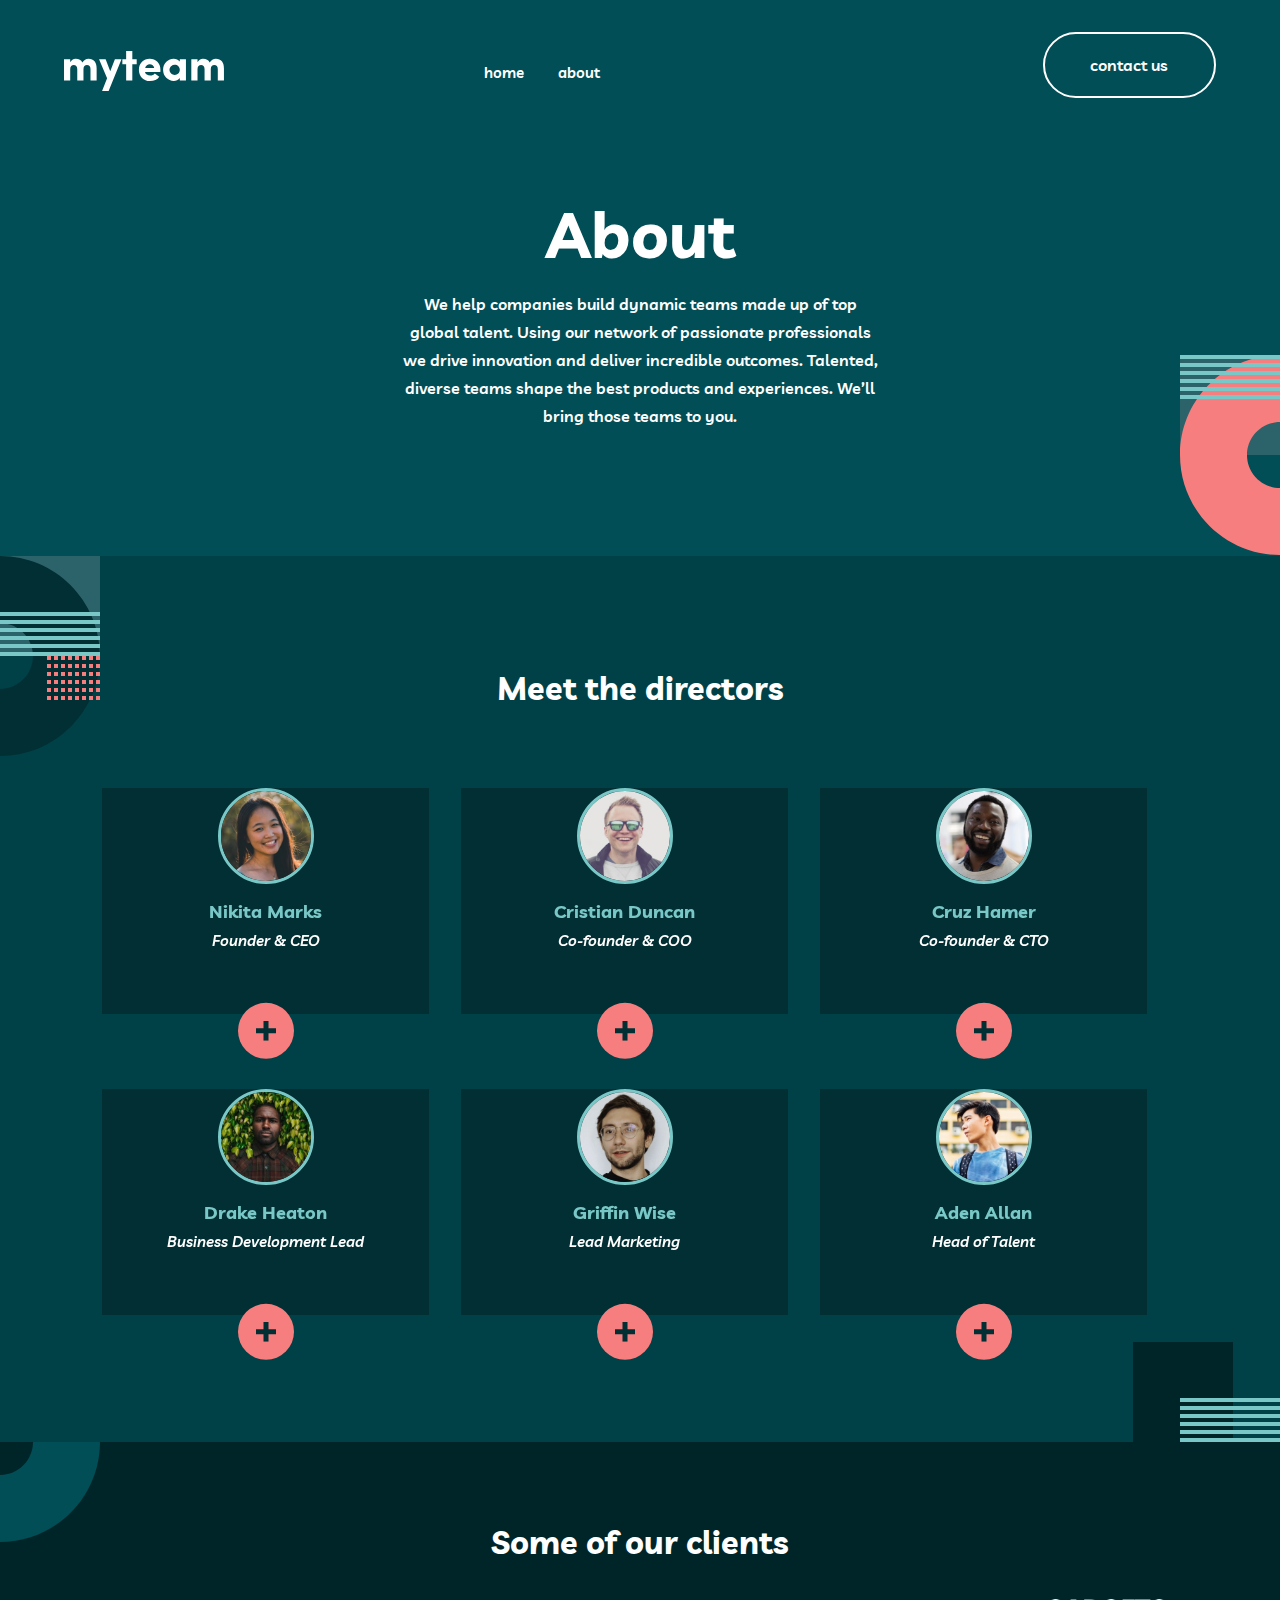
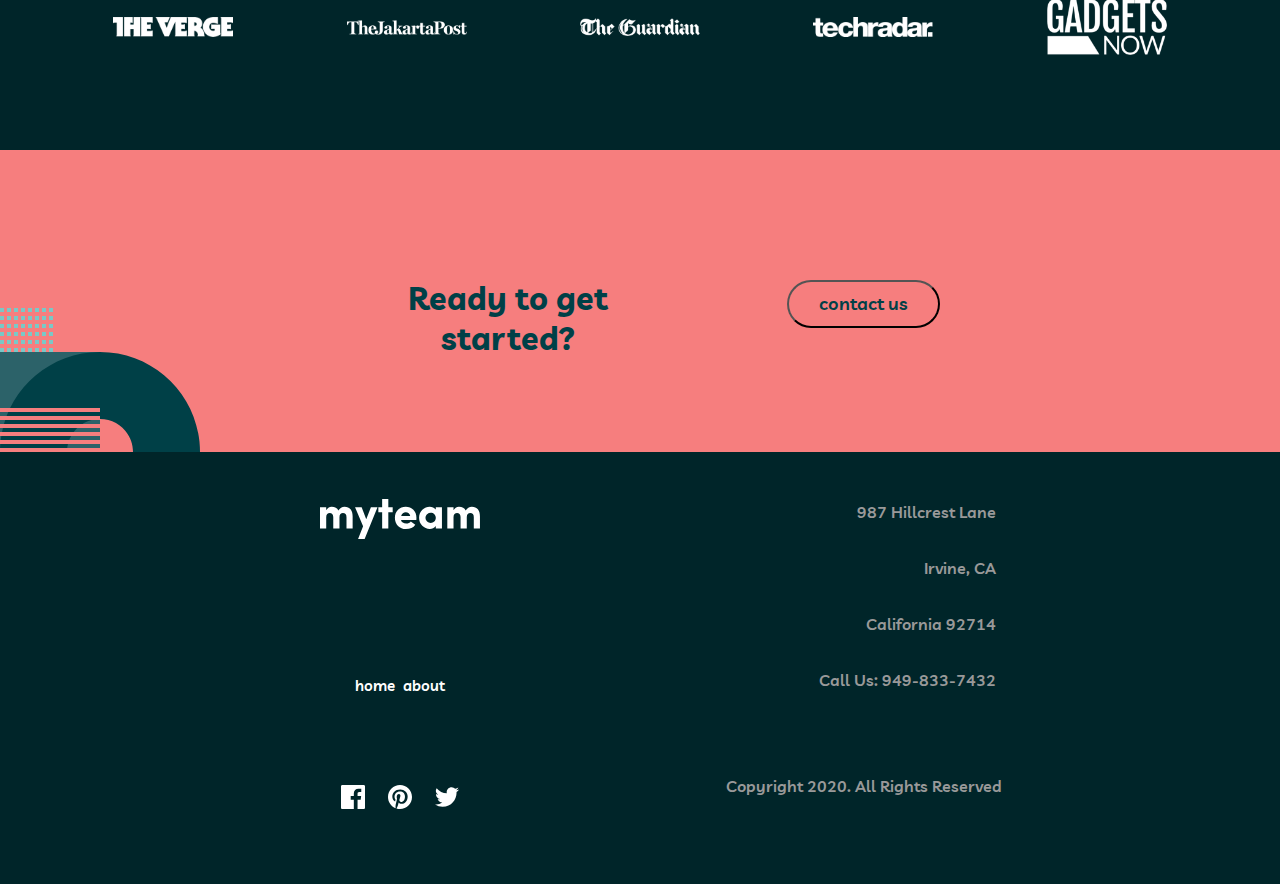
==== commit 870a2597: "final tweaks" ====
--- a/pages/about.html
+++ b/pages/about.html
@@ -108,6 +108,24 @@
           alt="gadgets"
         />
       </div>
+      <svg
+        class="clients-svg"
+        xmlns="http://www.w3.org/2000/svg"
+        width="200"
+        height="200"
+      >
+        <g fill="none" fill-rule="evenodd">
+          <path fill="#2C6269" d="M100 100H0V0h100z" />
+          <path
+            fill="#014E56"
+            d="M100 0c55.228 0 100 44.772 100 100s-44.772 100-100 100S0 155.228 0 100 44.772 0 100 0zm0 67c-18.225 0-33 14.775-33 33s14.775 33 33 33 33-14.775 33-33-14.775-33-33-33z"
+          />
+          <path
+            fill="#79C8C7"
+            d="M100 140v4H0v-4h100zm0-8v4H0v-4h100zm0-8v4H0v-4h100zm0-8v4H0v-4h100zm0-8v4H0v-4h100zm0-8v4H0v-4h100zM4 40v4H0v-4h4zm7 0v4H7v-4h4zm7 0v4h-4v-4h4zm7 0v4h-4v-4h4zm7 0v4h-4v-4h4zm7 0v4h-4v-4h4zm7 0v4h-4v-4h4zm7 0v4h-4v-4h4zM4 32v4H0v-4h4zm7 0v4H7v-4h4zm7 0v4h-4v-4h4zm7 0v4h-4v-4h4zm7 0v4h-4v-4h4zm7 0v4h-4v-4h4zm7 0v4h-4v-4h4zm7 0v4h-4v-4h4zM4 24v4H0v-4h4zm7 0v4H7v-4h4zm7 0v4h-4v-4h4zm7 0v4h-4v-4h4zm7 0v4h-4v-4h4zm7 0v4h-4v-4h4zm7 0v4h-4v-4h4zm7 0v4h-4v-4h4zm-35-8v4h-4v-4h4zm14 0v4h-4v-4h4zm-7 0v4h-4v-4h4zm21 0v4h-4v-4h4zm-7 0v4h-4v-4h4zM4 16v4H0v-4h4zm7 0v4H7v-4h4zm42 0v4h-4v-4h4zM4 8v4H0V8h4zm7 0v4H7V8h4zm7 0v4h-4V8h4zm7 0v4h-4V8h4zm7 0v4h-4V8h4zm7 0v4h-4V8h4zm7 0v4h-4V8h4zm7 0v4h-4V8h4zM4 0v4H0V0h4zm7 0v4H7V0h4zm7 0v4h-4V0h4zm7 0v4h-4V0h4zm7 0v4h-4V0h4zm7 0v4h-4V0h4zm7 0v4h-4V0h4zm7 0v4h-4V0h4z"
+          />
+        </g>
+      </svg>
     </section>
     <section class="ready__container">
       <div class="ready__container--textBox">
--- a/styles/about.css
+++ b/styles/about.css
@@ -7,6 +7,14 @@
 
 header {
   background-color: #014e56;
+  height: 520px;
+  overflow: hidden;
+}
+
+@media (min-width: 768px) {
+  header {
+    height: 556px;
+  }
 }
 
 @media (min-width: 1440px) {
@@ -223,7 +231,8 @@
   -webkit-box-align: center;
       -ms-flex-align: center;
           align-items: center;
-  overflow: hidden;
+  position: relative;
+  height: auto;
 }
 
 @media (min-width: 1440px) {
@@ -233,7 +242,7 @@
         -ms-flex-direction: row;
             flex-direction: row;
     overflow: unset;
-    width: 1350px;
+    width: 980px;
     margin-left: 9rem;
     -webkit-box-pack: justify;
         -ms-flex-pack: justify;
@@ -284,22 +293,21 @@
 }
 
 .hero__container--svg {
-  position: relative;
-  left: 185px;
-  top: 100px;
+  position: absolute;
+  right: -100px;
+  bottom: -205px;
 }
 
 @media (min-width: 768px) {
   .hero__container--svg {
-    left: 24rem;
-    top: -6rem;
+    bottom: -125px;
   }
 }
 
 @media (min-width: 1440px) {
   .hero__container--svg {
-    top: 8rem;
-    left: 4rem;
+    right: -415px;
+    bottom: -195px;
   }
 }
 
@@ -314,7 +322,7 @@
     height: 4px;
     position: relative;
     bottom: 5rem;
-    left: 8rem;
+    left: 5.5rem;
     background-color: #f67e7e;
     border: none;
   }
@@ -337,6 +345,7 @@
       -ms-flex-align: center;
           align-items: center;
   overflow: hidden;
+  position: relative;
 }
 
 @media (min-width: 1440px) {
@@ -387,21 +396,9 @@
 }
 
 .ready__container--svg {
-  position: relative;
-  right: 115px;
-  top: 0px;
-}
-
-@media (min-width: 768px) {
-  .ready__container--svg {
-    right: 300px;
-  }
-}
-
-@media (min-width: 1440px) {
-  .ready__container--svg {
-    right: 39rem;
-  }
+  position: absolute;
+  bottom: 0px;
+  left: 0px;
 }
 
 .ready__container--textBox {
@@ -608,7 +605,7 @@
   background-color: #004047;
   background-image: url("../assets/bg-pattern-about-2-contact-1.svg");
   background-repeat: no-repeat;
-  background-position: -60px -100px;
+  background-position: -100px 0px;
   display: -webkit-box;
   display: -ms-flexbox;
   display: flex;
@@ -663,6 +660,7 @@
   -webkit-box-pack: center;
       -ms-flex-pack: center;
           justify-content: center;
+  margin-top: 2rem;
 }
 
 @media (min-width: 1440px) {
@@ -810,6 +808,7 @@
 .director__card--backIcon {
   -o-object-fit: contain;
      object-fit: contain;
+  cursor: pointer;
 }
 
 .director__card--iconBox:hover {
@@ -839,7 +838,7 @@
 
 .clients__container {
   background-color: #002529;
-  height: 600px;
+  height: 632px;
   display: -webkit-box;
   display: -ms-flexbox;
   display: flex;
@@ -853,6 +852,8 @@
   -ms-flex-pack: distribute;
       justify-content: space-around;
   padding-bottom: 3rem;
+  position: relative;
+  overflow: hidden;
 }
 
 @media (min-width: 768px) {
@@ -875,6 +876,7 @@
   font-weight: bold;
   font-size: 2rem;
   color: white;
+  margin-top: 5rem;
 }
 
 @media (min-width: 768px) {
@@ -934,6 +936,12 @@
   .clients__container--img {
     width: 165px;
   }
+}
+
+.clients-svg {
+  position: absolute;
+  top: -100px;
+  left: -100px;
 }
 
 @media (max-width: 768px) {
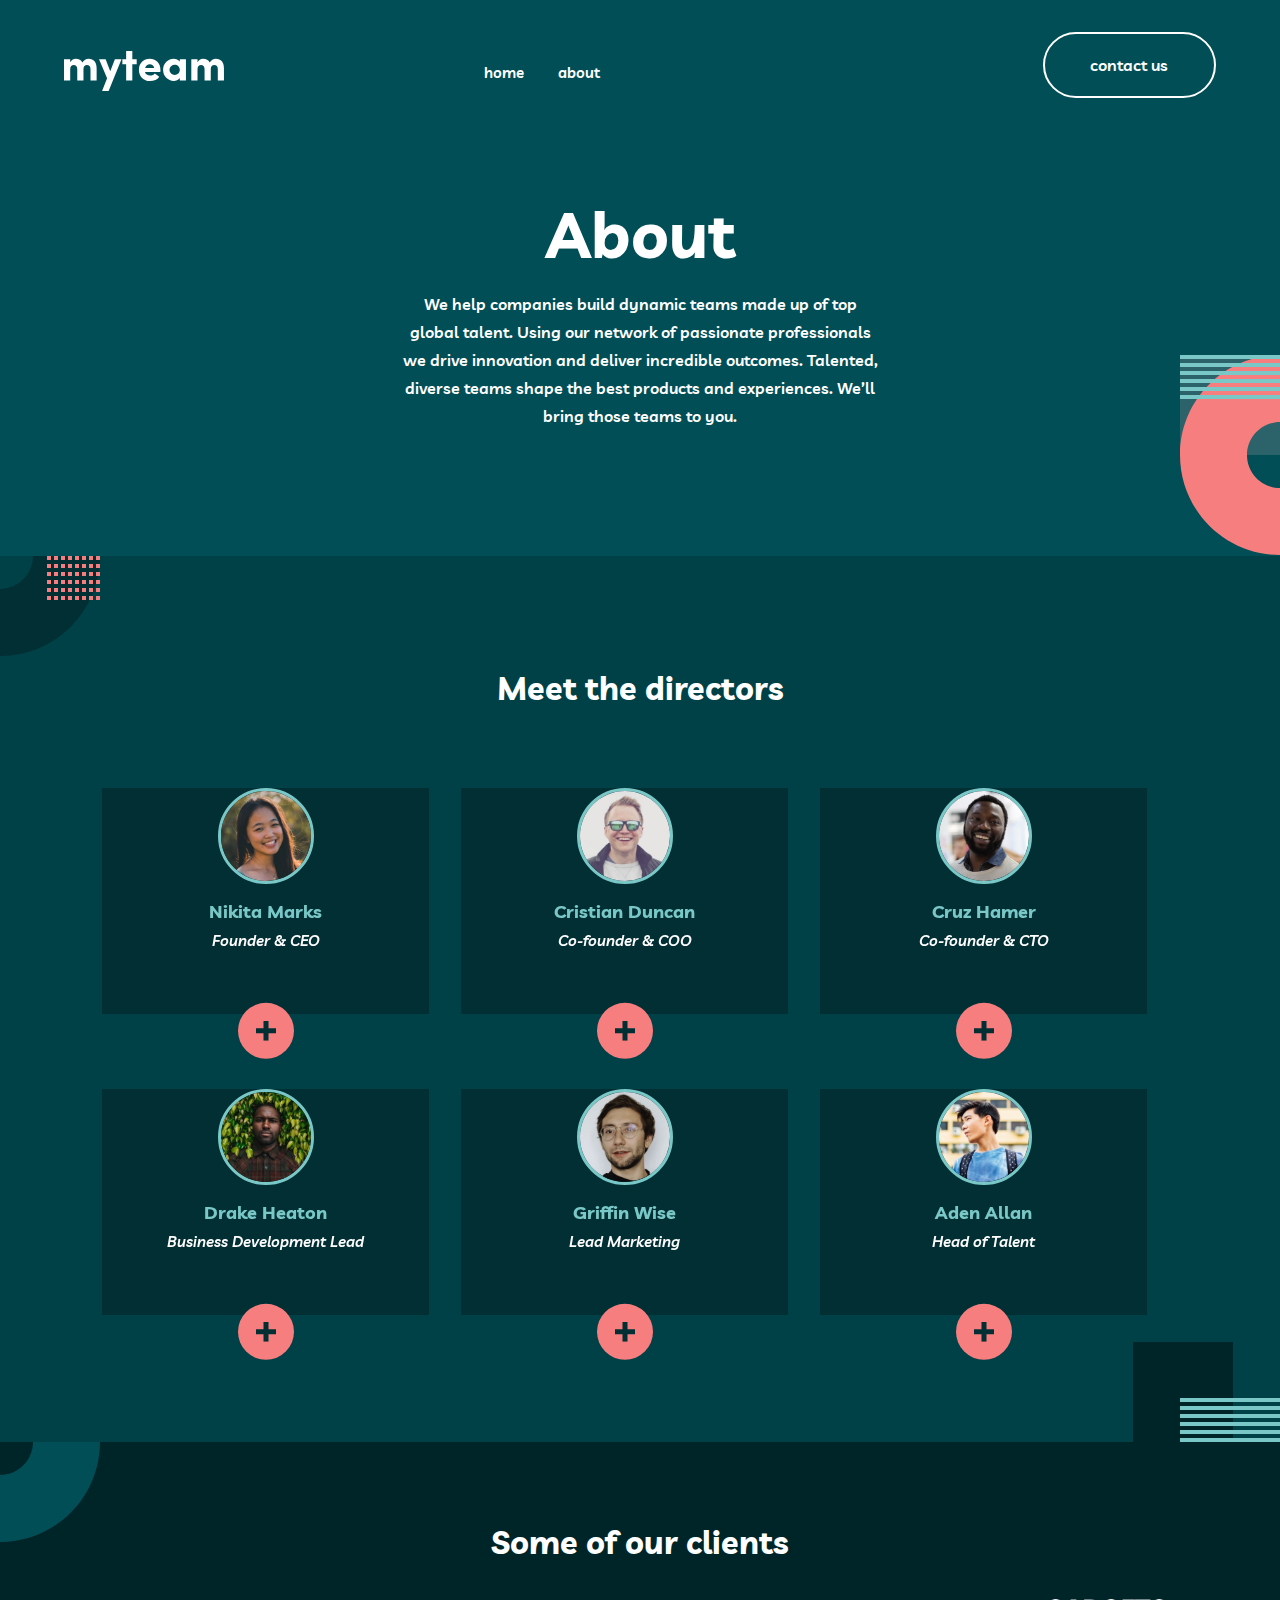
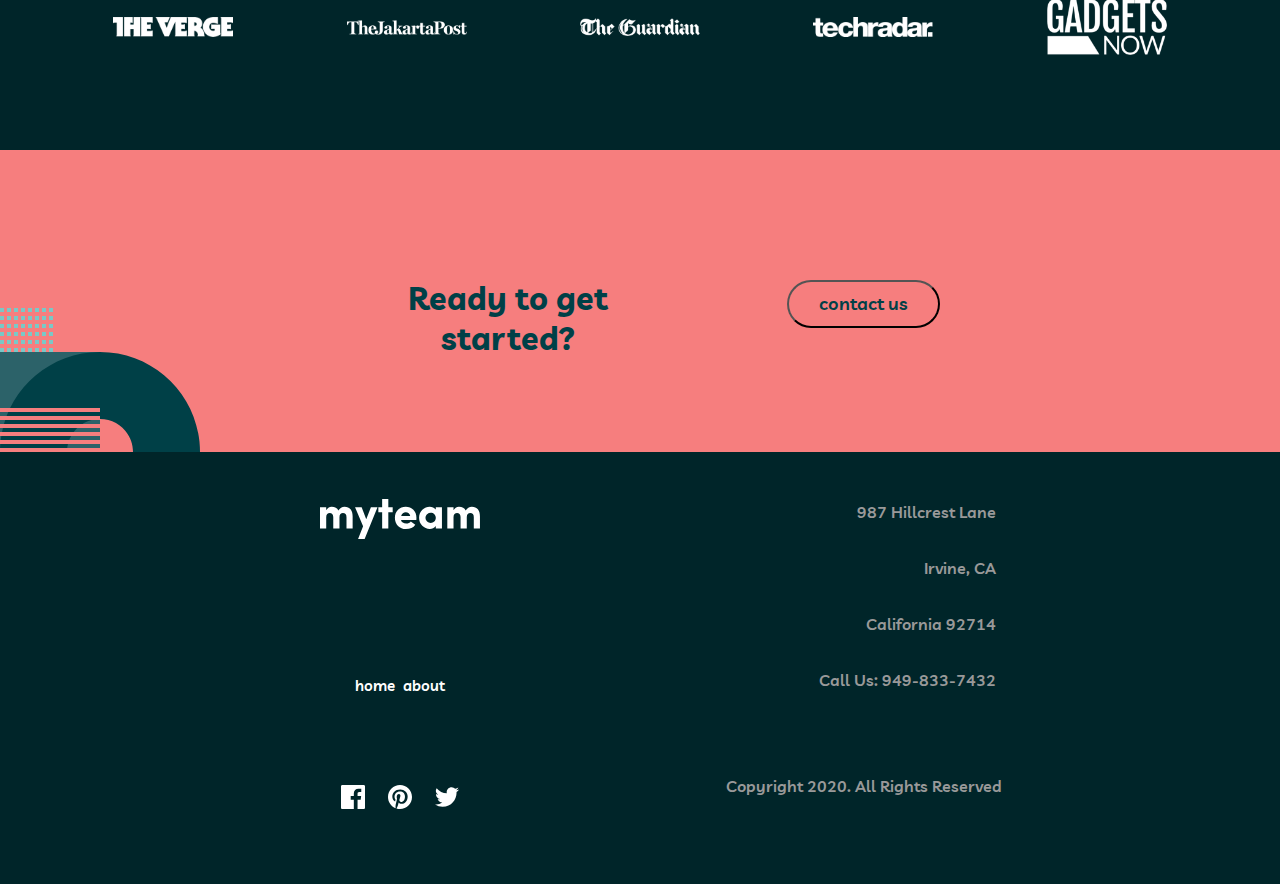
==== commit 148181ff: "final tweaks" ====
--- a/pages/about.html
+++ b/pages/about.html
@@ -39,9 +39,10 @@
               <a class="navbar-item" href="../pages/about.html">about</a>
             </li>
           </ul>
-          <button class="navbar--btn-mobilemenu">
-            <a href="../pages/contact.html">contact us</a>
-          </button>
+
+          <a class="navbar--btn-mobilemenu" href="../pages/contact.html"
+            >contact us</a
+          >
         </div>
         <a class="navbar--btn" href="../pages/contact.html">contact us</a>
       </nav>
@@ -200,7 +201,12 @@
             d="M22.675 0H1.325C.593 0 0 .593 0 1.325v21.351C0 23.407.593 24 1.325 24H12.82v-9.294H9.692v-3.622h3.128V8.413c0-3.1 1.893-4.788 4.659-4.788 1.325 0 2.463.099 2.795.143v3.24l-1.918.001c-1.504 0-1.795.715-1.795 1.763v2.313h3.587l-.467 3.622h-3.12V24h6.116c.73 0 1.323-.593 1.323-1.325V1.325C24 .593 23.407 0 22.675 0z"
           />
         </svg>
-        <svg xmlns="http://www.w3.org/2000/svg" width="24" height="24">
+        <svg
+          class="footer__container--icon"
+          xmlns="http://www.w3.org/2000/svg"
+          width="24"
+          height="24"
+        >
           <path
             fill="#FFF"
             d="M12 0C5.373 0 0 5.372 0 12c0 5.084 3.163 9.426 7.627 11.174-.105-.949-.2-2.405.042-3.441.218-.937 1.407-5.965 1.407-5.965s-.359-.719-.359-1.782c0-1.668.967-2.914 2.171-2.914 1.023 0 1.518.769 1.518 1.69 0 1.029-.655 2.568-.994 3.995-.283 1.194.599 2.169 1.777 2.169 2.133 0 3.772-2.249 3.772-5.495 0-2.873-2.064-4.882-5.012-4.882-3.414 0-5.418 2.561-5.418 5.207 0 1.031.397 2.138.893 2.738a.36.36 0 01.083.345l-.333 1.36c-.053.22-.174.267-.402.161-1.499-.698-2.436-2.889-2.436-4.649 0-3.785 2.75-7.262 7.929-7.262 4.163 0 7.398 2.967 7.398 6.931 0 4.136-2.607 7.464-6.227 7.464-1.216 0-2.359-.631-2.75-1.378l-.748 2.853c-.271 1.043-1.002 2.35-1.492 3.146C9.57 23.812 10.763 24 12 24c6.627 0 12-5.373 12-12 0-6.628-5.373-12-12-12z"
--- a/styles/about.css
+++ b/styles/about.css
@@ -586,6 +586,22 @@
   }
 }
 
+.footer__container--icon {
+  cursor: pointer;
+}
+
+.footer__container--a:hover {
+  color: #f67e7e;
+  -webkit-transition: 1s;
+  transition: 1s;
+}
+
+.footer__container--icon path:hover {
+  fill: #f67e7e;
+  -webkit-transition: 1s;
+  transition: 1s;
+}
+
 @media (min-width: 768px) {
   #copyright {
     position: relative;
@@ -605,7 +621,7 @@
   background-color: #004047;
   background-image: url("../assets/bg-pattern-about-2-contact-1.svg");
   background-repeat: no-repeat;
-  background-position: -100px 0px;
+  background-position: -100px -100px;
   display: -webkit-box;
   display: -ms-flexbox;
   display: flex;
@@ -950,26 +966,20 @@
     display: -ms-flexbox;
     display: flex;
   }
-  .mobile--divider {
-    display: -webkit-box;
-    display: -ms-flexbox;
-    display: flex;
-    position: relative;
-    top: 80px;
-    width: 249px;
-    height: 1px;
-    margin: 0 auto;
-  }
   .navbar--btn-mobilemenu {
     display: block;
     font-weight: bold;
+    font-size: 18px;
     color: white;
     width: 173px;
     padding: 1.3rem;
-    border-radius: 30px;
+    border-radius: 50px;
     margin: 0 auto;
-    border: none;
+    border: 2px solid white;
     cursor: pointer;
+    text-decoration: none;
+    font-family: "Livvic", sans-serif;
+    font-weight: 600;
   }
   .navbar-links {
     -webkit-box-orient: vertical;
@@ -977,21 +987,19 @@
         -ms-flex-direction: column;
             flex-direction: column;
     height: auto;
-    margin: 2rem auto;
     text-align: center;
     display: none;
   }
   .navbar-links.active {
     display: block;
     position: absolute;
-    margin: 0 auto;
     top: 0px;
     right: 0vw;
     padding-bottom: 2rem;
     font-size: 2rem;
-    height: 650px;
-    width: 300px;
-    background-color: #1b262f;
+    height: 667px;
+    width: 255px;
+    background-color: #2c6269;
   }
   .navbar-links ul {
     display: -webkit-box;
@@ -1001,15 +1009,17 @@
     -webkit-box-direction: normal;
         -ms-flex-direction: column;
             flex-direction: column;
-    height: 200px;
     -ms-flex-pack: distribute;
         justify-content: space-around;
-    margin-top: 7rem;
+    margin-top: 6rem;
+    margin-right: 5rem;
     margin-bottom: 2rem;
   }
   .navbar-item {
-    color: #b3b3b3;
-    font-size: 20px;
+    color: white;
+    font-size: 18px;
+    font-family: "Livvic", sans-serif;
+    font-weight: 600;
   }
   .navbar--btn {
     display: none;
